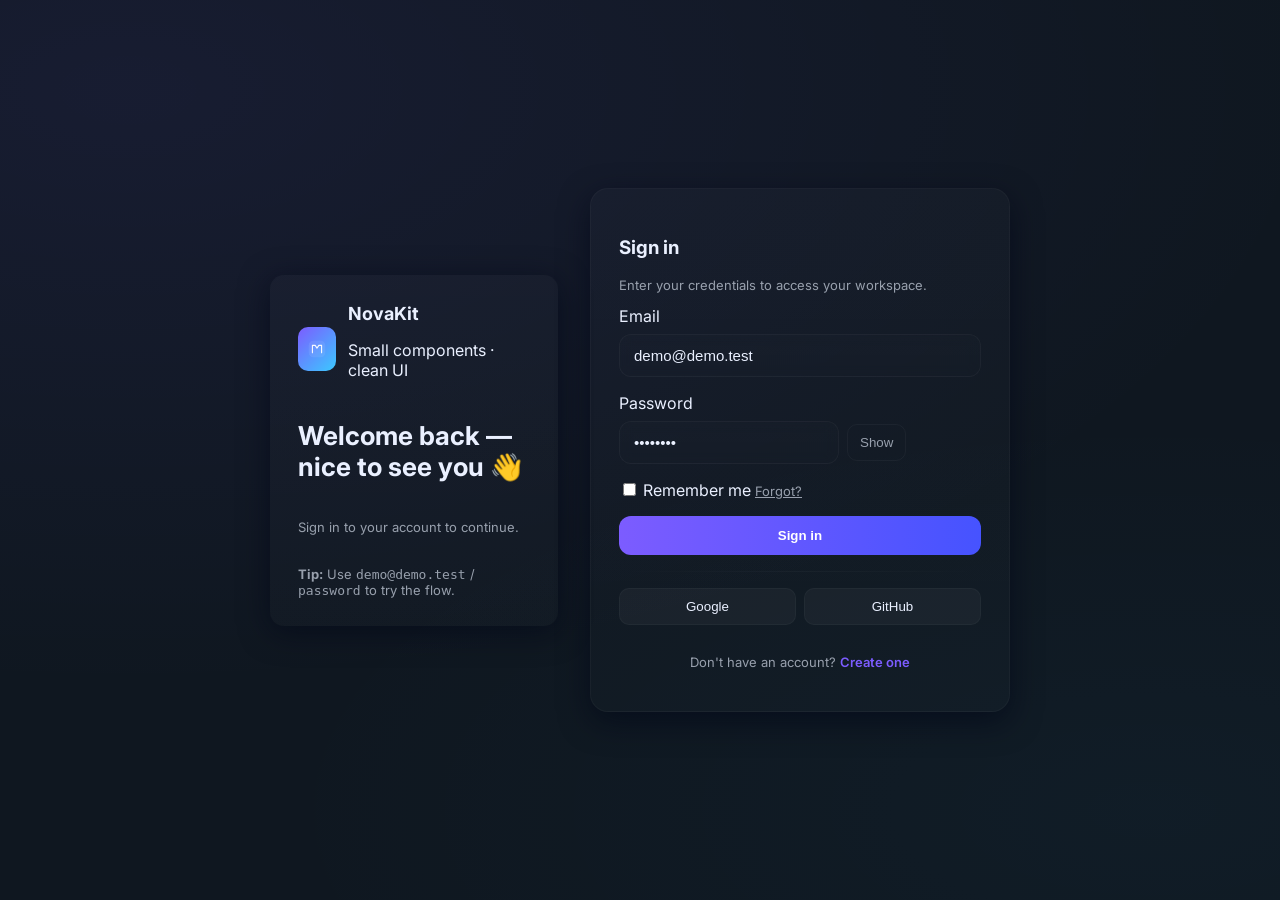
==== ArchismanNathChoudhury/index.html @ d4025dea "add : dark minimal template" ====
<!doctype html>
<html lang="en">
<head>
  <meta charset="utf-8" />
  <meta name="viewport" content="width=device-width, initial-scale=1" />
  <title>Minimal Dark Login</title>
  <link rel="stylesheet" href="style.css" />
  <link rel="preconnect" href="https://fonts.googleapis.com">
  <link rel="preconnect" href="https://fonts.gstatic.com" crossorigin>
  <link href="https://fonts.googleapis.com/css2?family=Inter:wght@300;400;600;700&display=swap" rel="stylesheet">
</head>
<body>
  <main class="container">
    <aside class="panel">
      <div class="brand">
        <div class="logo">
          <svg width="22" height="22" viewBox="0 0 24 24" fill="none" xmlns="http://www.w3.org/2000/svg">
            <rect x="3" y="3" width="18" height="18" rx="5" fill="white" fill-opacity="0.08"/>
            <path d="M7 16V8h3l2 3 2-3h3v8" stroke="white" stroke-width="1.2" stroke-linecap="round" stroke-linejoin="round" opacity="0.95"/>
          </svg>
        </div>
        <div>
          <h1>NovaKit</h1>
          <p>Small components · clean UI</p>
        </div>
      </div>

      <h2 class="headline">Welcome back — nice to see you 👋</h2>
      <p class="sub">Sign in to your account to continue.</p>

      <div class="tip">
        <strong>Tip:</strong> Use <kbd>demo@demo.test</kbd> / <kbd>password</kbd> to try the flow.
      </div>
    </aside>

    <section class="card">
      <h3>Sign in</h3>
      <p class="sub">Enter your credentials to access your workspace.</p>

      <form id="loginForm" autocomplete="on" novalidate>
        <div class="field">
          <label for="email">Email</label>
          <input id="email" name="email" type="email" required placeholder="you@company.com" value="demo@demo.test">
        </div>

        <div class="field">
          <label for="password">Password</label>
          <div class="password-row">
            <input id="password" name="password" type="password" required placeholder="••••••••" value="password">
            <button type="button" id="pwdToggle" class="ghost">Show</button>
          </div>
        </div>

        <div class="row">
          <label class="checkbox">
            <input type="checkbox" id="remember" name="remember">
            <span>Remember me</span>
          </label>
          <a href="#" class="muted">Forgot?</a>
        </div>

        <button type="submit" class="btn" id="submitBtn">Sign in</button>

        <div class="divider"></div>

        <div class="socials">
          <button type="button">Google</button>
          <button type="button">GitHub</button>
        </div>

        <p class="help">Don't have an account? <a href="#" class="accent">Create one</a></p>
      </form>
    </section>
  </main>

  <script src="script.js"></script>
</body>
</html>
---- ArchismanNathChoudhury/style.css ----
:root {
  --bg:#0f1720; 
  --card:#0f1728; 
  --muted:#98a0ad;
  --accent:#7c5cff; 
  --glass: rgba(255,255,255,0.04);
  --radius:14px;
  --max-width:420px;
  font-family: "Inter", system-ui, -apple-system, "Segoe UI", Roboto, "Helvetica Neue", Arial;
}

* { box-sizing: border-box; }
html, body { height: 100%; margin: 0; }

body {
  background: radial-gradient(1200px 600px at 10% 10%, rgba(124,92,255,0.08), transparent),
              radial-gradient(900px 400px at 90% 90%, rgba(58,201,255,0.03), transparent),
              var(--bg);
  color: #eaf0ff;
  display: flex;
  align-items: center;
  justify-content: center;
  padding: 32px;
}

.container {
  width: 100%;
  max-width: calc(var(--max-width) + 320px);
  display: grid;
  grid-template-columns: 1fr var(--max-width);
  gap: 32px;
  align-items: center;
}

/* Panel */
.panel {
  display: flex;
  flex-direction: column;
  gap: 18px;
  padding: 28px;
  border-radius: var(--radius);
  background: linear-gradient(180deg, rgba(255,255,255,0.02), rgba(255,255,255,0.01));
  box-shadow: 0 6px 30px rgba(2,6,23,0.6);
}

.brand {
  display: flex;
  gap: 12px;
  align-items: center;
}
.logo {
  width: 44px;
  height: 44px;
  display: grid;
  place-items: center;
  border-radius: 10px;
  background: linear-gradient(135deg, var(--accent), #3bc9ff);
}
h1 { font-size: 18px; margin: 0; }
.sub, .muted { color: var(--muted); font-size: 13px; }
.headline { font-size: 26px; margin: 6px 0; }
.tip { margin-top: auto; color: var(--muted); font-size: 13px; }

/* Card */
.card {
  padding: 28px;
  border-radius: 18px;
  background: linear-gradient(180deg, rgba(255,255,255,0.02), rgba(255,255,255,0.01));
  border: 1px solid rgba(255,255,255,0.03);
  box-shadow: 0 10px 30px rgba(2,6,23,0.6);
}
form { display: flex; flex-direction: column; gap: 16px; }

.field { display: flex; flex-direction: column; gap: 8px; }
input[type="email"], input[type="password"] {
  padding: 12px 14px;
  border-radius: 12px;
  border: 1px solid rgba(255,255,255,0.04);
  background: linear-gradient(180deg, rgba(255,255,255,0.012), rgba(255,255,255,0.008));
  color: inherit;
  font-size: 15px;
  backdrop-filter: blur(6px);
}
input:focus {
  border-color: rgba(124,92,255,0.5);
  box-shadow: 0 6px 24px rgba(124,92,255,0.08);
}
.password-row { display: flex; gap: 8px; align-items: center; }

.btn {
  background: linear-gradient(90deg, var(--accent), #4653ff);
  color: white;
  border: none;
  border-radius: 12px;
  padding: 12px 14px;
  font-weight: 600;
  cursor: pointer;
}
.ghost {
  background: transparent;
  border: 1px solid rgba(255,255,255,0.04);
  color: var(--muted);
  padding: 10px 12px;
  border-radius: 10px;
  cursor: pointer;
}
.divider {
  height: 1px;
  background: linear-gradient(90deg, transparent, rgba(255,255,255,0.03), transparent);
}
.socials { display: flex; gap: 8px; }
.socials button {
  flex: 1;
  padding: 10px;
  border-radius: 10px;
  border: 1px solid rgba(255,255,255,0.03);
  background: var(--glass);
  color: #eaf0ff;
  cursor: pointer;
}
.help { text-align: center; font-size: 13px; color: var(--muted); }
.accent { color: var(--accent); text-decoration: none; font-weight: 600; }

@media (max-width: 980px) {
  .container { grid-template-columns: 1fr; }
}
@media (max-width: 420px) {
  .card, .panel { padding: 18px; }
  .headline { font-size: 22px; }
}
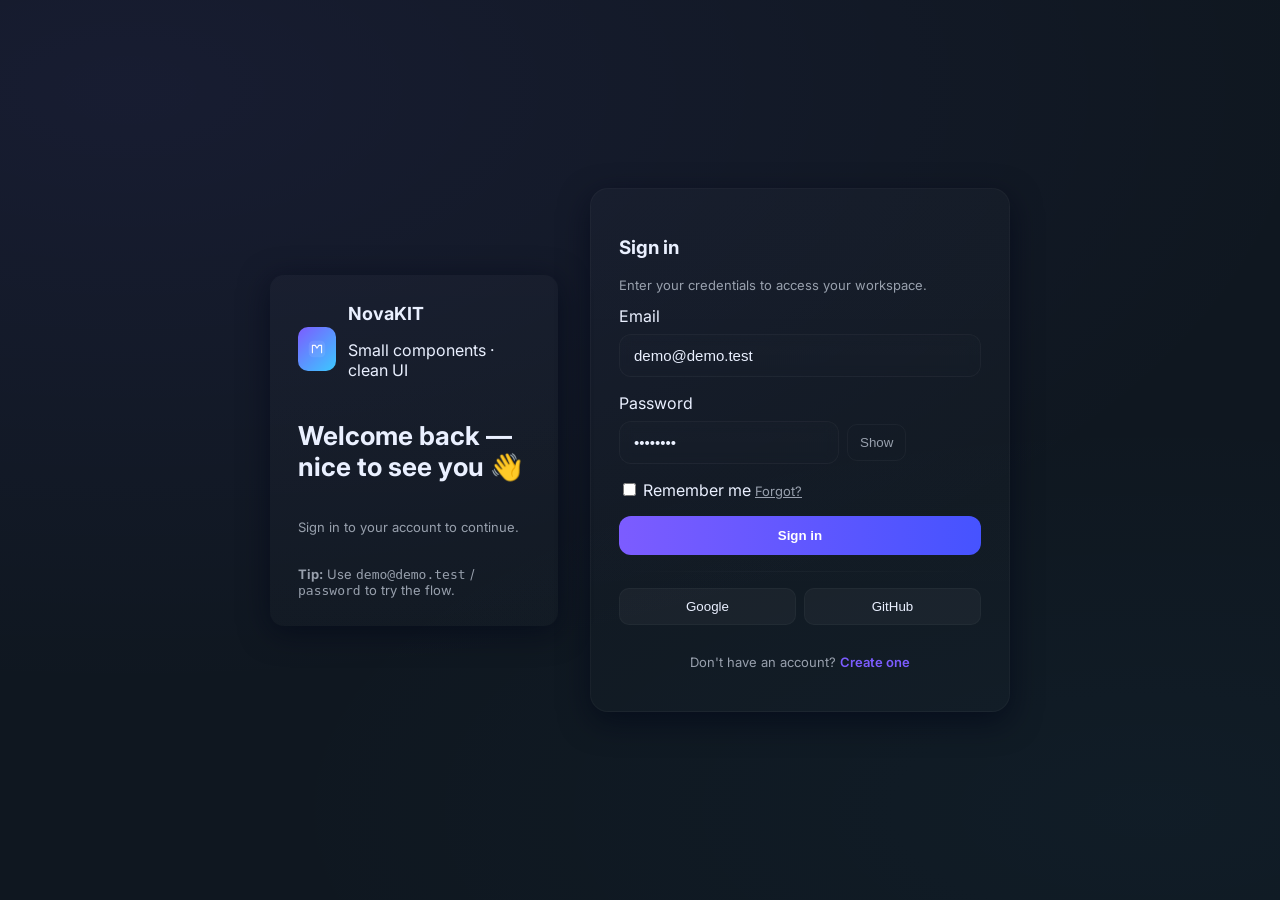
==== commit 6ffab14b: "Add dark minimal template" ====
--- a/ArchismanNathChoudhury/index.html
+++ b/ArchismanNathChoudhury/index.html
@@ -20,7 +20,7 @@
           </svg>
         </div>
         <div>
-          <h1>NovaKit</h1>
+          <h1>NovaKIT</h1>
           <p>Small components · clean UI</p>
         </div>
       </div>
